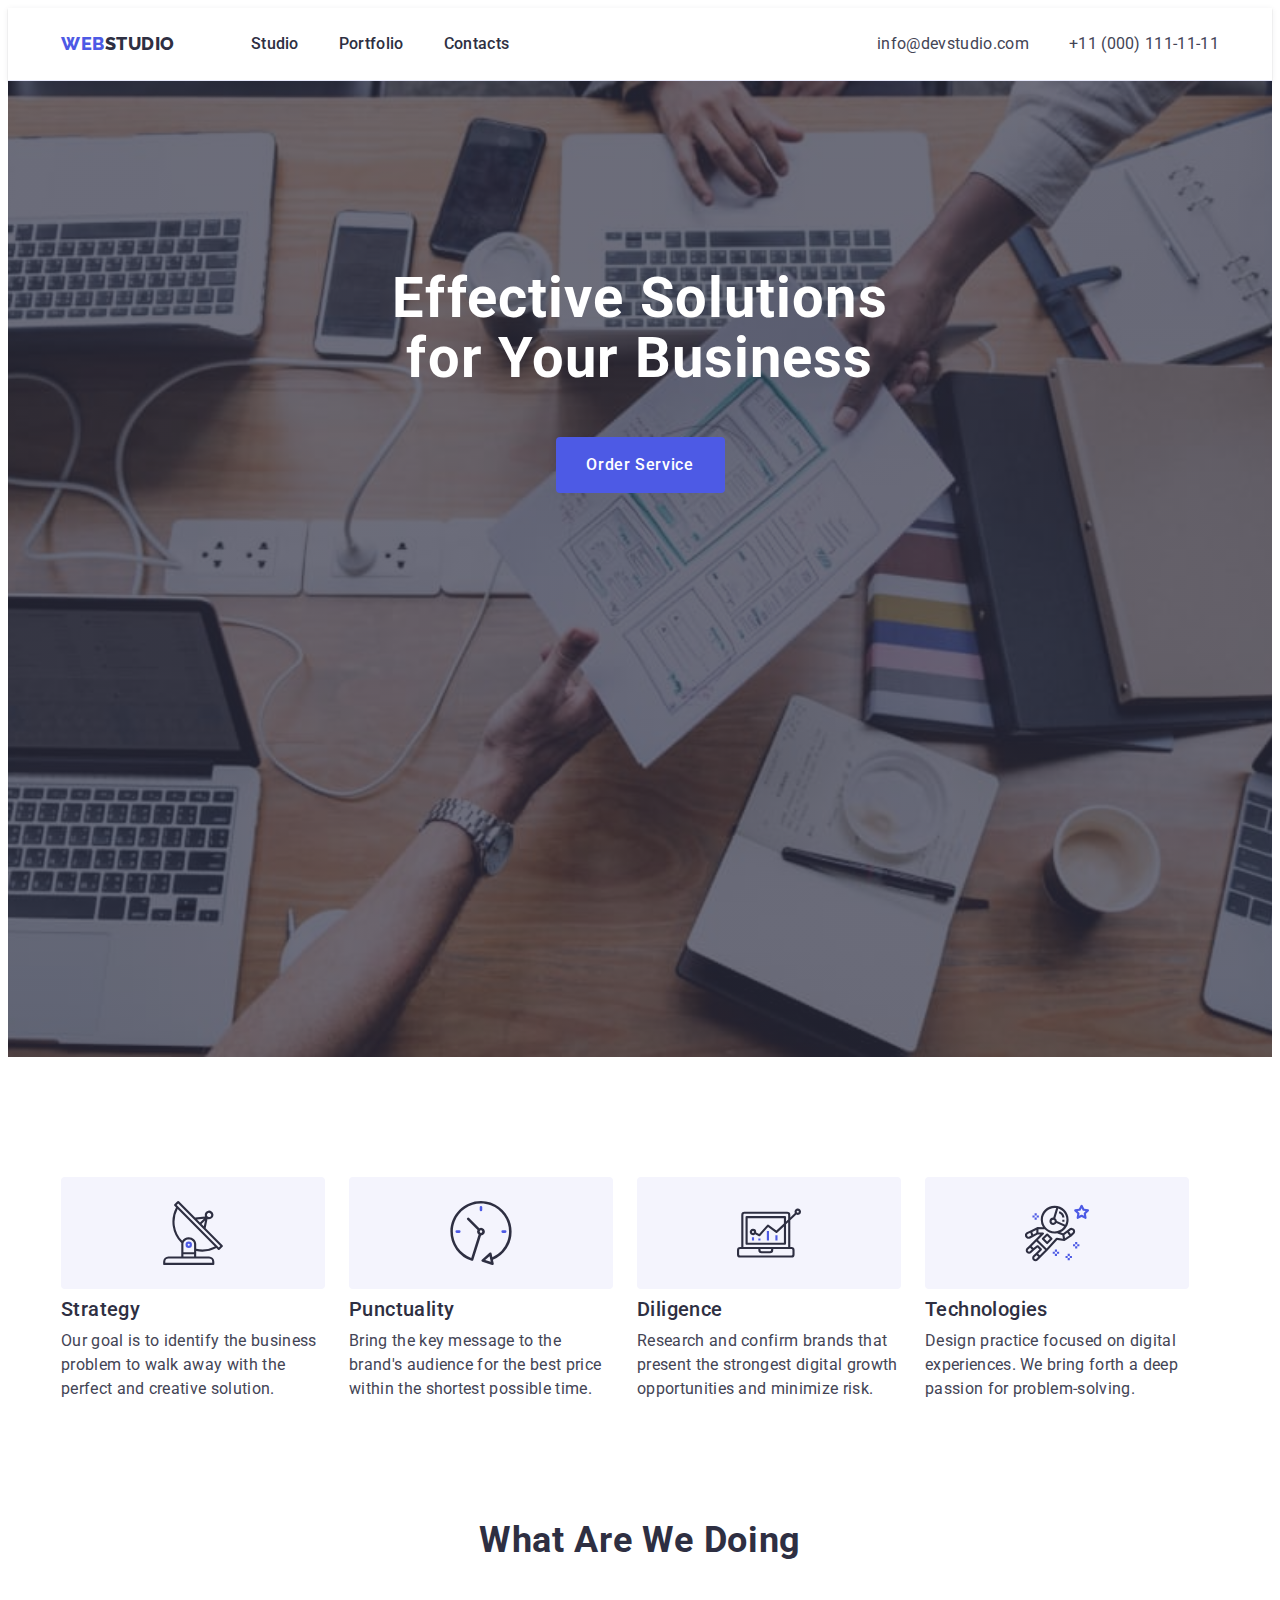
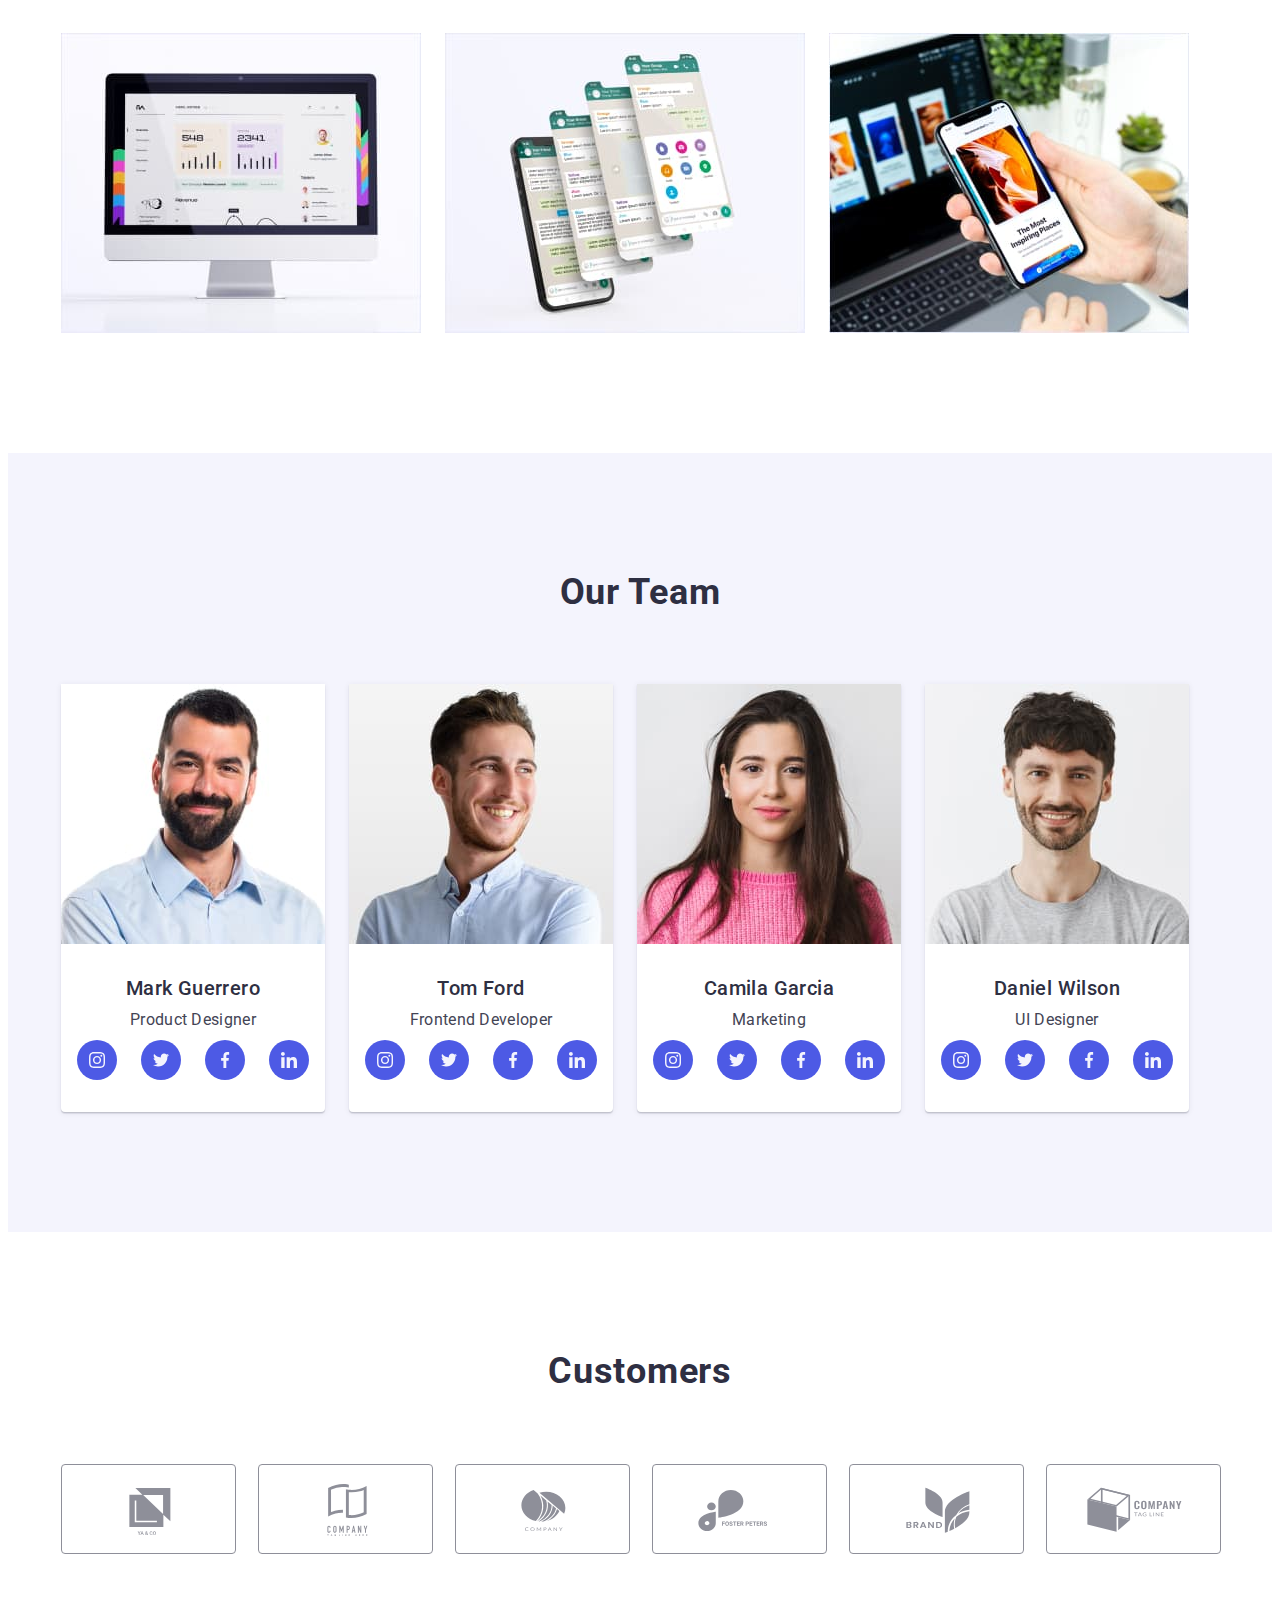
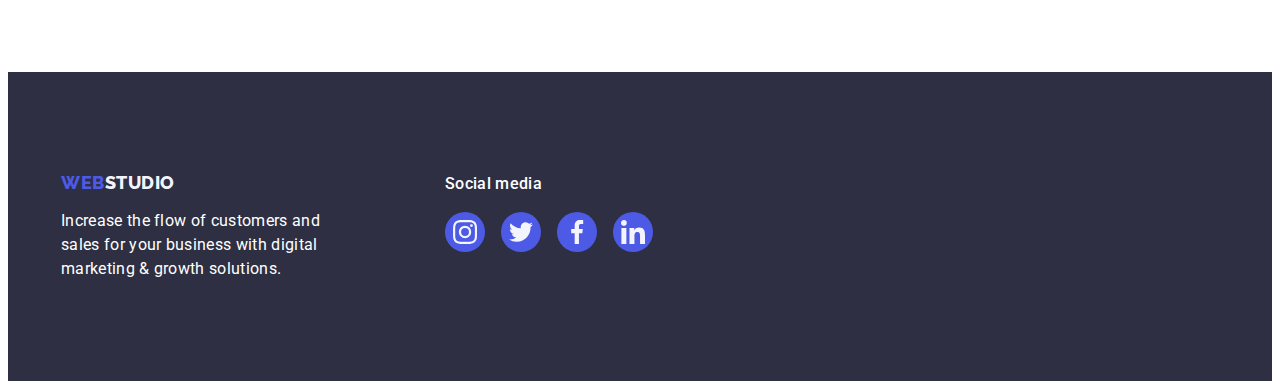
==== index.html @ 254d6341 "init" ====
<!DOCTYPE html>
<html lang="en">

<head>
    <meta charset="UTF-8" />
    <meta http-equiv="X-UA-Compatible" content="IE=edge" />
    <meta name="viewport" content="width=device-width, initial-scale=1.0" />
    <title>Web Studio</title>
    <link rel="preconnect" href="https://fonts.googleapis.com">
    <link rel="preconnect" href="https://fonts.gstatic.com" crossorigin>
    <link href="https://fonts.googleapis.com/css2?family=Raleway:wght@800&family=Roboto:wght@400;500;700&display=swap"
        rel="stylesheet">
    <link rel="stylesheet" href="https://cdnjs.cloudflare.com/ajax/libs/modern-normalize/1.1.0/modern-normalize.min.css"
        integrity="sha512-wpPYUAdjBVSE4KJnH1VR1HeZfpl1ub8YT/NKx4PuQ5NmX2tKuGu6U/JRp5y+Y8XG2tV+wKQpNHVUX03MfMFn9Q=="
        crossorigin="anonymous" referrerpolicy="no-referrer" />
    <link rel="stylesheet" href="./css/styles.css" />
</head>

<body>
    <!-- start header -->
    <header class="header">
        <div class="header-container container">
            <nav class="header-nav">
                <a href="./index.html" class="logo link">Web<span class="logo-dark">Studio</span></a>
                <ul class="header-list list">
                    <li class="header-list-item">
                        <a class="header-item link" href="./index.html">Studio</a>
                    </li>
                    <li class="header-list-item">
                        <a class="header-item link" href="./portfolio.html">Portfolio</a>
                    </li>
                    <li class="header-list-item">
                        <a class="header-item link" href="">Contacts</a>
                    </li>
                </ul>
            </nav>
            <address class="address">
                <ul class="address-list list">
                    <li class="address-list-item">
                        <a class="address-link link" href="mailto:info@devstudio.com">info@devstudio.com</a>
                    </li>
                    <li class="address-list-item">
                        <a class="address-link link" href="tel:+110001111111">+11 (000) 111-11-11</a>
                    </li>
                </ul>
            </address>
        </div>
    </header>
    <!-- start main -->
    <main>
        <!-- section hero -->
        <section class="section-hero section">
            <div class="container">
                <h1 class="hero">Effective Solutions for Your Business</h1>
                <!-- <a href="#">Order Service</a> -->
                <button class="btn" type="button">Order Service</button>
            </div>
        </section>
        <!-- section hero-item -->
        <section class="section-advantages section">
            <div class="container">
                <h2 class="visually-hidden">Our advantages</h2>
                <ul class="section-advantages-list list">
                    <li class="advantages-list-item">
                        <div class="advantages-icons">
                            <svg class="antenna" width="64" height="64">
                                <use href="./images/icons/icons.svg#antenna"></use>
                            </svg>
                        </div>
                        <h3 class="advantages-title">Strategy</h3>
                        <p class="advantages-p">
                            Our goal is to identify the business problem to walk
                            away with the perfect and creative solution.
                        </p>
                    </li>
                    <li class="advantages-list-item">
                        <div class="advantages-icons">
                            <svg class="antenna" width="64" height="64">
                                <use href="./images/icons/icons.svg#clock"></use>
                            </svg>
                        </div>
                        <h3 class="advantages-title">Punctuality</h3>
                        <p class="advantages-p">
                            Bring the key message to the brand's audience for
                            the best price within the shortest possible time.
                        </p>
                    </li>
                    <li class="advantages-list-item">
                        <div class="advantages-icons">
                            <svg class="antenna" width="64" height="64">
                                <use href="./images/icons/icons.svg#diagram"></use>
                            </svg>
                        </div>
                        <h3 class="advantages-title">Diligence</h3>
                        <p class="advantages-p">
                            Research and confirm brands that present the
                            strongest digital growth opportunities and minimize
                            risk.
                        </p>
                    </li>
                    <li class="advantages-list-item">
                        <div class="advantages-icons">
                            <svg class="antenna" width="64" height="64">
                                <use href="./images/icons/icons.svg#astronaut"></use>
                            </svg>
                        </div>
                        <h3 class="advantages-title">Technologies</h3>
                        <p class="advantages-p">
                            Design practice focused on digital experiences. We
                            bring forth a deep passion for problem-solving.
                        </p>
                    </li>
                </ul>
            </div>
        </section>
        <!-- section what are we doing -->
        <section class="section work">
            <div class="container">
                <h2 class="section-works">What are we doing</h2>
                <ul class="section-works-list list">
                    <li class="works-list-item">
                        <img src="./images/analytics.jpg" alt="analytics" width="360" />
                    </li>
                    <li class="works-list-item">
                        <img src="./images/speed.jpg" alt="speed" width="360" />
                    </li>
                    <li class="works-list-item">
                        <img src="./images/crossplatform.jpg" alt="cross-platform" width="360" />
                    </li>
                </ul>
            </div>
        </section>
        <!-- section our team -->
        <section class="section-team section">
            <div class="container">
                <h2 class="title-team">Our Team</h2>
                <ul class="section-item list">
                    <li class="team-item">
                        <img src="./images/markguerrero.jpg" alt="photo-product-designer" width="264" />
                        <div class="card-info">
                            <h3 class="our-title">Mark Guerrero</h3>
                            <p class="section-p">Product Designer</p>
                            <ul class="socials list">
                                <li class="socials-item">
                                    <a class="socials-link link" href="" aria-label="Instagram icon">
                                        <svg class="socials-icon" width="16" height="16">
                                            <use href="./images/icons/icons.svg#instagram"></use>
                                        </svg>
                                    </a>
                                </li>
                                <li class="socials-item">
                                    <a class="socials-link link" href="" aria-label="Twitter icon">
                                        <svg class="socials-icon" width="16" height="16">
                                            <use href="./images/icons/icons.svg#twitter"></use>
                                        </svg>
                                    </a>
                                </li>
                                <li class="socials-item">
                                    <a class="socials-link link" href="" aria-label="Facebook icon">
                                        <svg class="socials-icon" width="16" height="16">
                                            <use href="./images/icons/icons.svg#facebook"></use>
                                        </svg>
                                    </a>
                                </li>
                                <li class="socials-item">
                                    <a class="socials-link link" href="" aria-label="Linkedin icon">
                                        <svg class="socials-icon" width="16" height="16">
                                            <use href="./images/icons/icons.svg#linkedin"></use>
                                        </svg>
                                    </a>
                                </li>
                            </ul>
                        </div>
                    </li>
                    <li class="team-item">
                        <img src="./images/tomford.jpg" alt="photo-product-designer" width="264" />
                        <div class="card-info">
                            <h3 class="our-title">Tom Ford</h3>
                            <p class="section-p">Frontend Developer</p>
                            <ul class="socials list">
                                <li class="socials-item">
                                    <a class="socials-link link" href="" aria-label="Instagram icon">
                                        <svg class="socials-icon" width="16" height="16">
                                            <use href="./images/icons/icons.svg#instagram"></use>
                                        </svg>
                                    </a>
                                </li>
                                <li class="socials-item">
                                    <a class="socials-link link" href="" aria-label="Twitter icon">
                                        <svg class="socials-icon" width="16" height="16">
                                            <use href="./images/icons/icons.svg#twitter"></use>
                                        </svg>
                                    </a>
                                </li>
                                <li class="socials-item">
                                    <a class="socials-link link" href="" aria-label="Facebook icon">
                                        <svg class="socials-icon" width="16" height="16">
                                            <use href="./images/icons/icons.svg#facebook"></use>
                                        </svg>
                                    </a>
                                </li>
                                <li class="socials-item">
                                    <a class="socials-link link" href="" aria-label="Linkedin icon">
                                        <svg class="socials-icon" width="16" height="16">
                                            <use href="./images/icons/icons.svg#linkedin"></use>
                                        </svg>
                                    </a>
                                </li>
                            </ul>
                        </div>
                    </li>
                    <li class="team-item">
                        <img src="./images/camilagarcia.jpg" alt="photo-product-designer" width="264" />
                        <div class="card-info">
                            <h3 class="our-title">Camila Garcia</h3>
                            <p class="section-p">Marketing</p>
                            <ul class="socials list">
                                <li class="socials-item">
                                    <a class="socials-link link" href="" aria-label="Instagram icon">
                                        <svg class="socials-icon" width="16" height="16">
                                            <use href="./images/icons/icons.svg#instagram"></use>
                                        </svg>
                                    </a>
                                </li>
                                <li class="socials-item">
                                    <a class="socials-link link" href="" aria-label="Twitter icon">
                                        <svg class="socials-icon" width="16" height="16">
                                            <use href="./images/icons/icons.svg#twitter"></use>
                                        </svg>
                                    </a>
                                </li>
                                <li class="socials-item">
                                    <a class="socials-link link" href="" aria-label="Facebook icon">
                                        <svg class="socials-icon" width="16" height="16">
                                            <use href="./images/icons/icons.svg#facebook"></use>
                                        </svg>
                                    </a>
                                </li>
                                <li class="socials-item">
                                    <a class="socials-link link" href="" aria-label="Linkedin icon">
                                        <svg class="socials-icon" width="16" height="16">
                                            <use href="./images/icons/icons.svg#linkedin"></use>
                                        </svg>
                                    </a>
                                </li>
                            </ul>
                        </div>
                    </li>
                    <li class="team-item">
                        <img src="./images/danielwilson.jpg" alt="photo-product-designer" width="264" />
                        <div class="card-info">
                            <h3 class="our-title">Daniel Wilson</h3>
                            <p class="section-p">UI Designer</p>
                            <ul class="socials list">
                                <li class="socials-item">
                                    <a class="socials-link link" href="" aria-label="Instagram icon">
                                        <svg class="socials-icon" width="16" height="16">
                                            <use href="./images/icons/icons.svg#instagram"></use>
                                        </svg>
                                    </a>
                                </li>
                                <li class="socials-item">
                                    <a class="socials-link link" href="" aria-label="Twitter icon">
                                        <svg class="socials-icon" width="16" height="16">
                                            <use href="./images/icons/icons.svg#twitter"></use>
                                        </svg>
                                    </a>
                                </li>
                                <li class="socials-item">
                                    <a class="socials-link link" href="" aria-label="Facebook icon">
                                        <svg class="socials-icon" width="16" height="16">
                                            <use href="./images/icons/icons.svg#facebook"></use>
                                        </svg>
                                    </a>
                                </li>
                                <li class="socials-item">
                                    <a class="socials-link link" href="" aria-label="Linkedin icon">
                                        <svg class="socials-icon" width="16" height="16">
                                            <use href="./images/icons/icons.svg#linkedin"></use>
                                        </svg>
                                    </a>
                                </li>
                            </ul>
                        </div>
                    </li>
                </ul>
            </div>
        </section>
        <!-- section-customers -->
        <section class="section-customers section">
            <div class="container">
                <h2 class="customers-title">Customers</h2>
                <ul class="customers-list list">
                    <li class="customers-list-item">
                        <a href="" class="customers-icons">
                            <svg class="customers-link-item" width="104" height="56">
                                <use href="./images/icons/icons.svg#first-company"></use>
                            </svg>
                        </a>
                    </li>
                    <li class="customers-list-item">
                        <a href="" class="customers-icons">
                            <svg class="customers-link-item" width="104" height="56">
                                <use href="./images/icons/icons.svg#secondary-company"></use>
                            </svg>
                        </a>
                    </li>
                    <li class="customers-list-item">
                        <a href="" class="customers-icons">
                            <svg class="customers-link-item" width="104" height="56">
                                <use href="./images/icons/icons.svg#third-company"></use>
                            </svg>
                        </a>
                    </li>
                    <li class="customers-list-item">
                        <a href="" class="customers-icons">
                            <svg class="customers-link-item" width="104" height="56">
                                <use href="./images/icons/icons.svg#fourth-company"></use>
                            </svg>
                        </a>
                    </li>
                    <li class="customers-list-item">
                        <a href="" class="customers-icons">
                            <svg class="customers-link-item" width="104" height="56">
                                <use href="./images/icons/icons.svg#fifth-company"></use>
                            </svg>
                        </a>
                    </li>
                    <li class="customers-list-item">
                        <a href="" class="customers-icons">
                            <svg class="customers-link-item" width="104" height="56">
                                <use href="./images/icons/icons.svg#sixth-company"></use>
                            </svg>
                        </a>
                    </li>
                </ul>
            </div>
        </section>
    </main>
    <!-- start footer -->
    <footer class="footer">
        <div class="footer-container container">
            <div class="footer-left-section">
                <a class="logo link footer-logo" href="./index.html">Web<span class="logo-light">Studio</span></a>
                <p class="footer-text">
                    Increase the flow of customers and sales for your business with
                    digital marketing & growth solutions.
                </p>
            </div>
            <div class="social-media">
                <p class="media-title">Social media</p>
                <ul class="socials footer-socials list">
                    <li class="socials-item">
                        <a class="socials-footer-link link" href="" aria-label="Instagram icon">
                            <svg class="socials-icon" width="24" height="24">
                                <use href="./images/icons/icons.svg#instagram"></use>
                            </svg>
                        </a>
                    </li>
                    <li class="socials-item">
                        <a class="socials-footer-link link" href="" aria-label="Twitter icon">
                            <svg class="socials-icon" width="24" height="24">
                                <use href="./images/icons/icons.svg#twitter"></use>
                            </svg>
                        </a>
                    </li>
                    <li class="socials-item">
                        <a class="socials-footer-link link" href="" aria-label="Facebook icon">
                            <svg class="socials-icon" width="24" height="24">
                                <use href="./images/icons/icons.svg#facebook"></use>
                            </svg>
                        </a>
                    </li>
                    <li class="socials-item">
                        <a class="socials-footer-link link" href="" aria-label="Linkedin icon">
                            <svg class="socials-icon" width="24" height="24">
                                <use href="./images/icons/icons.svg#linkedin"></use>
                            </svg>
                        </a>
                    </li>
                </ul>
            </div>
        </div>
    </footer>
</body>

</html>
---- css/styles.css ----
/**
  |============================
  | default classes
  |============================
*/
/* main text color #2E2F42 */
/* secondary text color #434455 */
/* white text color #FFFFFF */
/* accent bgc #4D5AE5 */
/* secondary bgc #F4F4FD */

:root {
    --main-text-color: #2e2f42;
    --secondary-text-color: #434455;
    --white-text-color: #ffffff;
    --accent-bgc: #4d5ae5;
    --secondary-bgc: #f4f4fd;
    --ocean-text-color: #404bbf;
    --border-btn-color: #e7e9fc;
    --secondary-green-color: #31d0aa;
    --light-slate-color: #8e8f99;
}

body {
    background-color: #ffffff;
    color: var(--secondary-text-color);
    font-family: Roboto, sans-serif;
    letter-spacing: 0.02em;
}

h1,
h2,
h3,
h4,
h5,
h6,
p {
    margin: 0;
}

img {
    display: block;
}

button {
    cursor: pointer;
}

.list {
    list-style: none;
    margin: 0;
    padding: 0;
}

.link {
    text-decoration: none;
    color: inherit;
}

.container {
    width: 1158px;
    /* max-width: 1140px; */
    margin-left: auto;
    margin-right: auto;
    padding: 0 15px;

    /* outline: 2px solid tomato;
    outline-offset: -2px; */
}

.visually-hidden {
    position: absolute;
    width: 1px;
    height: 1px;
    margin: -1px;
    border: 0;
    padding: 0;

    white-space: nowrap;
    clip-path: inset(100%);
    clip: rect(0 0 0 0);
    overflow: hidden;
}

/**
  |============================
  | header
  |============================
*/

.header {
    /* padding-top: 24px;
    padding-bottom: 24px; */
    border-bottom: 1px solid #e7e9fc;
    box-shadow: 0px 2px 1px rgba(46, 47, 66, 0.08),
        0px 1px 1px rgba(46, 47, 66, 0.16), 0px 1px 6px rgba(46, 47, 66, 0.08);
}

.header-container {
    display: flex;
    align-items: center;
}

.header-nav {
    display: flex;
    align-items: center;
}

.address-list {
    display: flex;
    align-items: center;
}

.address {
    margin-left: auto;
}

.logo {
    padding: 24px 0;
    display: inline-block;
    margin-right: 76px;
    color: var(--accent-bgc);
    font-family: Raleway, sans-serif;
    font-size: 18px;
    font-weight: 800;
    letter-spacing: 0.03em;
    line-height: 1.17;
    text-transform: uppercase;
}

.footer-logo {
    display: inline-block;
    margin-right: 0;
    margin-bottom: 16px;
    padding: 0;
    color: var(--accent-bgc);
    font-family: Raleway, sans-serif;
    font-size: 18px;
    font-weight: 800;
    letter-spacing: 0.03em;
    line-height: 1.17;
    text-transform: uppercase;
}

.logo-dark {
    color: var(--main-text-color);
}

.header-item {
    display: block;
    padding: 24px 0;

    color: var(--main-text-color);
    font-size: 16px;
    letter-spacing: 0.02em;
    line-height: 1.5;
    font-weight: 500;
}

.address-list {
    font-size: 16px;
    letter-spacing: 0.02em;
    line-height: 1.5;
}

.address-list-item:not(:last-child) {
    /* outline: 1px solid tomato; */
    margin-right: 40px;
}

.address-link {
    padding: 24px 0;
    display: block;
}

.site-item {
    color: var(--secondary-text-color);
}

.header-list {
    display: flex;
    align-items: center;
}

.header-list-item:not(:last-child) {
    margin-right: 40px;
}
/* 
.header-list li {
    outline: 1px solid tomato;
} */

.header-list a:hover,
.header-list a:focus {
    color: var(--ocean-text-color);
}

.address-list a:hover,
.address-list a:focus {
    color: var(--ocean-text-color);
}

.address {
    font-style: normal;
}

/**
  |============================
  | section hero
  |============================
*/

.section {
    padding-top: 120px;
    padding-bottom: 120px;
}

.work {
    padding-top: 0;
}

.hero {
    color: var(--white-text-color);
    font-size: 56px;
    letter-spacing: 0.02em;
    line-height: 1.07;
    text-align: center;
    margin: 0 auto;
    margin-bottom: 48px;
    max-width: 496px;
}

.btn {
    display: block;
    margin: 0 auto;
    min-width: 169px;
    height: 56px;

    border: none;
    border-radius: 4px;
    font-family: inherit;
    color: var(--white-text-color);
    font-size: 16px;
    font-weight: 500;
    letter-spacing: 0.04em;
    background-color: var(--accent-bgc);
    line-height: 1.5;
    cursor: pointer;
}

.btn:focus,
.btn:hover {
    background-color: var(--ocean-text-color);
    box-shadow: 0px 3px 1px rgba(0, 0, 0, 0.1), 0px 2px 1px rgba(0, 0, 0, 0.08),
        0px 2px 2px rgba(0, 0, 0, 0.12);
}

.btn-filter {
    padding: 12px 24px;
    font-family: inherit;
    color: var(--accent-bgc);
    font-size: 16px;
    font-weight: 500;
    letter-spacing: 0.04em;
    background-color: var(--secondary-bgc);
    line-height: 1.5;
    cursor: pointer;
    border: 1px solid var(--border-btn-color);
    border-radius: 4px;
}

.btn-filter:focus,
.btn-filter:hover {
    color: var(--white-text-color);
    background-color: var(--ocean-text-color);
    border: 1px solid transparent;
    box-shadow: 0px 3px 1px rgba(0, 0, 0, 0.1), 0px 2px 1px rgba(0, 0, 0, 0.08),
        0px 2px 2px rgba(0, 0, 0, 0.12);
}

.section-hero {
    padding: 188px 0;
    margin: 0 auto;
    max-width: 1440px;

    color: var(--main-text-color);
    /* font-size: 36px; */
    height: 600px;
    /* letter-spacing: 0.02em;
    line-height: 1.11; */
    text-align: center;
    background-color: var(--main-text-color);
    /* min-width: 1440px; */
    background-image: linear-gradient(
            rgba(46, 47, 66, 0.7),
            rgba(46, 47, 66, 0.7)
        ),
        url(../images/header/people-office.jpg);
    background-repeat: no-repeat;
    background-size: cover;
    background-position: center;
}

/**
  |============================
  | section our advantages
  |============================
*/

.advantages-title {
    color: var(--main-text-color);
    font-size: 20px;
    letter-spacing: 0.02em;
    line-height: 1.2;
    font-weight: 500;
    margin-bottom: 8px;
}

.advantages-p {
    color: var(--secondary-text-color);
    letter-spacing: 0.02em;
    line-height: 1.5;
}

.section-advantages-list {
    display: flex;
}

.advantages-list-item {
    width: 264px;
}

.advantages-list-item:not(:last-child) {
    margin-right: 24px;
}

.advantages-icons {
    margin-bottom: 8px;
    min-width: 264px;
    min-height: 112px;
    display: flex;
    align-items: center;
    justify-content: center;
    border-radius: 4px;
    background-color: var(--secondary-bgc);
}

.antenna {
    width: 64px;
    height: 64px;
}

/**
  |============================
  | section what are we doing and our team
  |============================
*/

.section-works,
.title-team,
.customers-title {
    margin-bottom: 72px;

    color: var(--main-text-color);
    font-weight: 700;
    font-size: 36px;
    letter-spacing: 0.02em;
    line-height: 1.1;
    text-align: center;
    text-transform: capitalize;
}

.section-works-list {
    display: flex;
}

.works-list-item:not(:last-child) {
    margin-right: 24px;
}

.section-team {
    background-color: var(--secondary-bgc);
}

.our-title {
    margin-bottom: 8px;

    color: var(--main-text-color);
    font-size: 20px;
    font-weight: 500;
    letter-spacing: 0.02em;
    line-height: 1.2;
    text-align: center;
}

.section-p {
    color: var(--secondary-text-color);
    letter-spacing: 0.02em;
    line-height: 1.5;
    font-size: 16px;
    text-align: center;
    margin-bottom: 8px;
}

.team-item {
    background-color: var(--white-text-color);
    border-radius: 0px 0px 4px 4px;
    box-shadow: 0px 1px 6px rgba(46, 47, 66, 0.08),
        0px 1px 1px rgba(46, 47, 66, 0.16), 0px 2px 1px rgba(46, 47, 66, 0.08);
}

.team-item:not(:last-child) {
    margin-right: 24px;
}

.section-item {
    display: flex;
}

.card-info {
    padding: 32px 0px;
}

.socials {
    display: flex;
    justify-content: center;
    align-items: center;
    gap: 24px;
    /* padding-left: 16px;
    padding-right: 16px; */
}

.socials-link {
    display: flex;
    gap: 24px;
    align-items: center;
    justify-content: center;
    width: 40px;
    height: 40px;
    background-color: var(--accent-bgc);
    color: #f4f4fd;
    border-radius: 50%;
}

.socials-icon {
    fill: var(--secondary-bgc);
}

.socials-link:hover,
.socials-link:focus {
    background-color: var(--ocean-text-color);
}

.socials-footer-link {
    display: flex;
    gap: 24px;
    align-items: center;
    justify-content: center;
    width: 40px;
    height: 40px;
    background-color: var(--accent-bgc);
    color: #f4f4fd;
    border-radius: 50%;
}

.socials-footer-link:hover,
.socials-footer-link:focus {
    background-color: var(--secondary-green-color);
}

/**
  |============================
  | Customers
  |============================
*/

.customers-link-item {
    /* fill: var(--light-slate-color); */
    fill: currentColor;
}

.customers-list {
    display: flex;
    gap: 24px;
    align-items: center;
    justify-content: center;
}

.customers-list-item {
    width: calc((100% - 120px) / 6);
    height: 88px;
    display: block;
}
.customers-icons {
    width: 100%;
    height: 100%;
    color: var(--light-slate-color);
    border: 1px solid var(--light-slate-color);
    border-radius: 4px;
    display: flex;
    align-items: center;
    justify-content: center;
}

.customers-icons:hover,
.customers-icons:focus {
    fill: var(--ocean-text-color);
    color: var(--ocean-text-color);
    border: 1px solid var(--ocean-text-color);
    border-color: var(--ocean-text-color);
}

.customers-link-item:hover,
.customers-link-item:focus,
.customers-link-item:active {
    fill: currentColor;
    /* color: var(--ocean-text-color); */
    /* border: 1px solid var(--ocean-text-color); */
    /* border-color: var(--ocean-text-color); */
}

/**
  |============================
  | footer
  |============================
*/
.footer {
    background-color: var(--main-text-color);
    padding: 100px 0;
}

.logo-light {
    color: var(--secondary-bgc);
}

.footer p {
    color: var(--white-text-color);
    font-size: 16px;
    letter-spacing: 0.02em;
    line-height: 1.5;
}

.footer-text {
    width: 264px;
}

.footer-left-section {
    margin-right: 120px;
}

.media-title {
    color: var(--white-text-color);
    letter-spacing: 0.02em;
    line-height: 1.5;
    font-size: 16px;
    font-weight: 500;
    margin-bottom: 16px;
}

.footer-container {
    display: flex;
    align-items: baseline;
}

.footer-socials {
    gap: 16px;
}

/**
  |============================
  | portfolio
  |============================
*/

.filter-list {
    display: flex;
    justify-content: center;
    margin-bottom: 72px;
}

.advantages {
    display: flex;
    flex-wrap: wrap;
    /* width: calc((100% - 60px) / 3); */
}

.advantages-item {
    display: block;
}
.advantages-item:hover,
.advantages-item:focus {
    box-shadow: 0px 1px 6px rgba(46, 47, 66, 0.08),
        0px 1px 1px rgba(46, 47, 66, 0.16), 0px 2px 1px rgba(46, 47, 66, 0.08);
}

.advantages-title {
    margin-bottom: 8px;
}

.advantages-list {
    margin-right: 24px;
    margin-bottom: 48px;
}

.advantages-list:nth-child(3n) {
    margin-right: 0;
}
.advantages-list:nth-child(n + 7) {
    margin-bottom: 0;
}

.filter-list-item:not(:last-child) {
    margin-right: 24px;
}

.section-portfolio {
    padding: 96px 0 120px;
}

.card-item {
    padding: 32px 16px;
    border: 1px solid var(--border-btn-color);
    border-top: none;
}
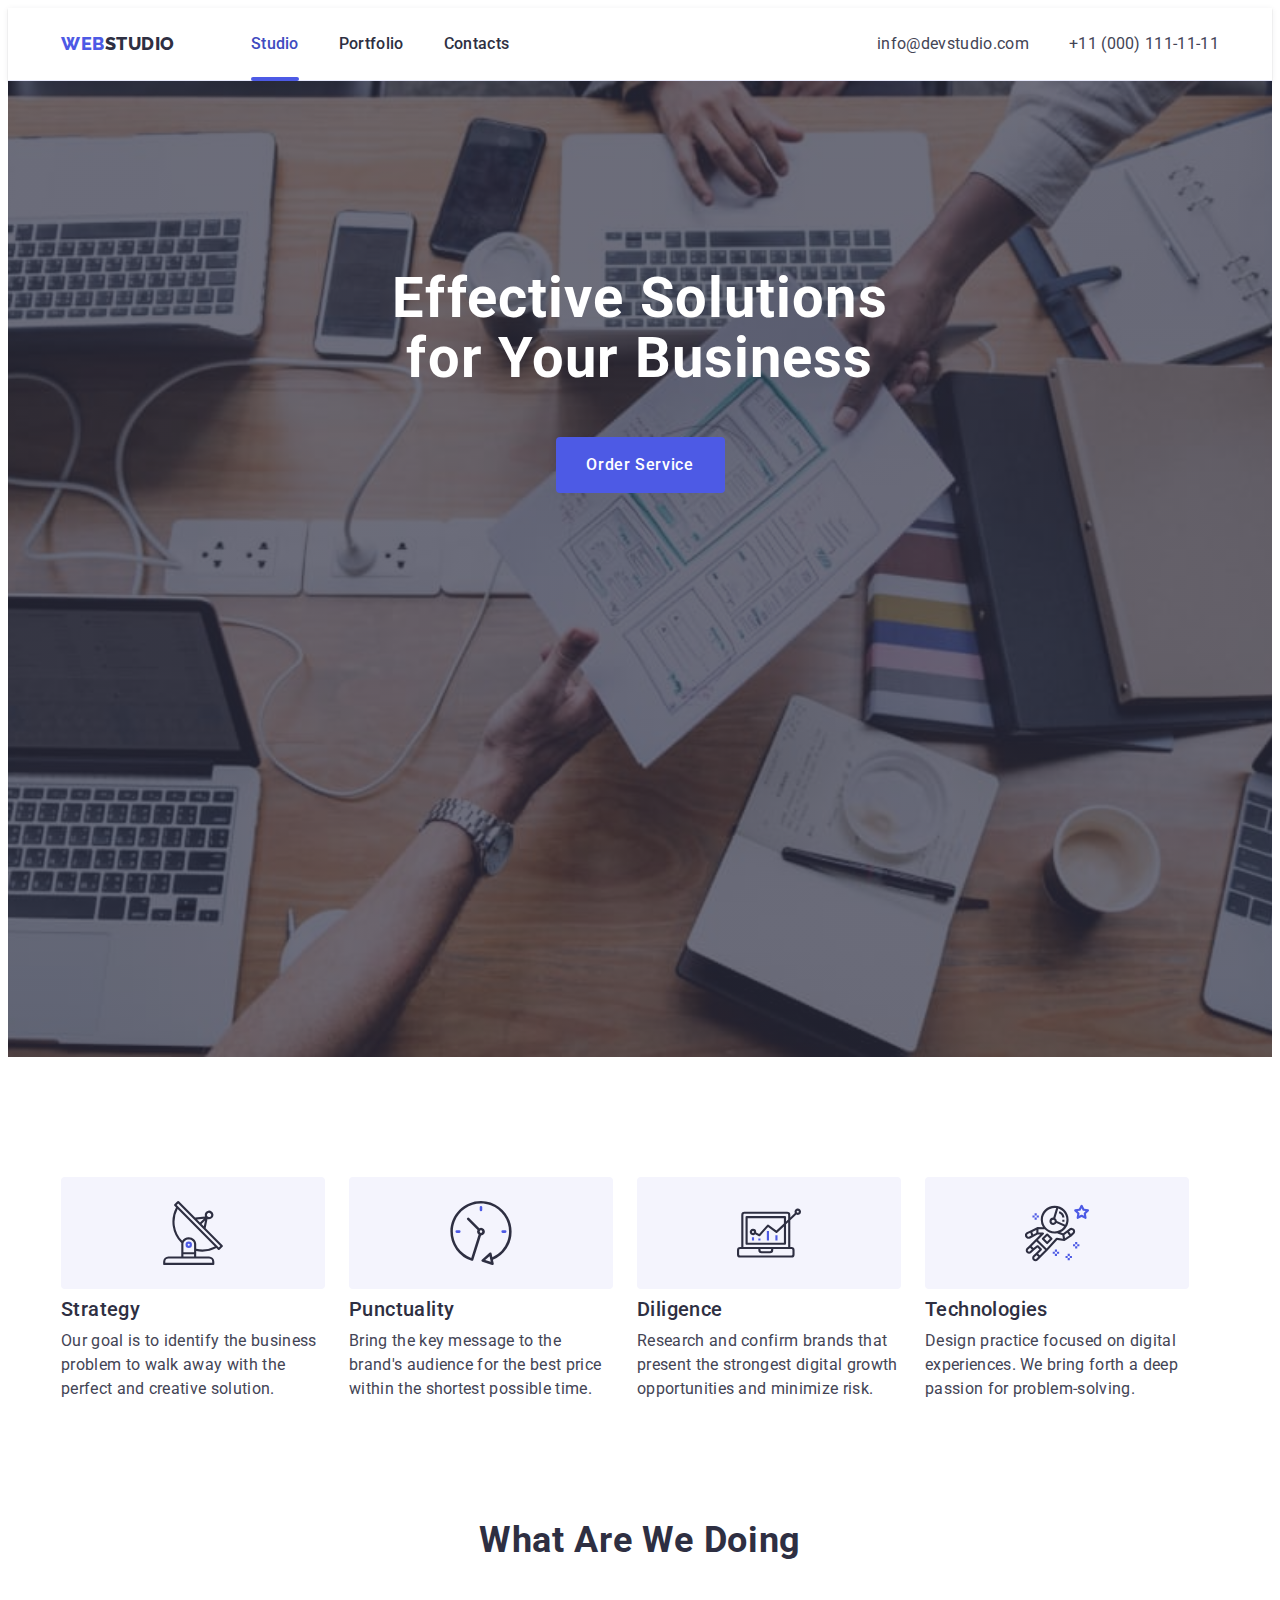
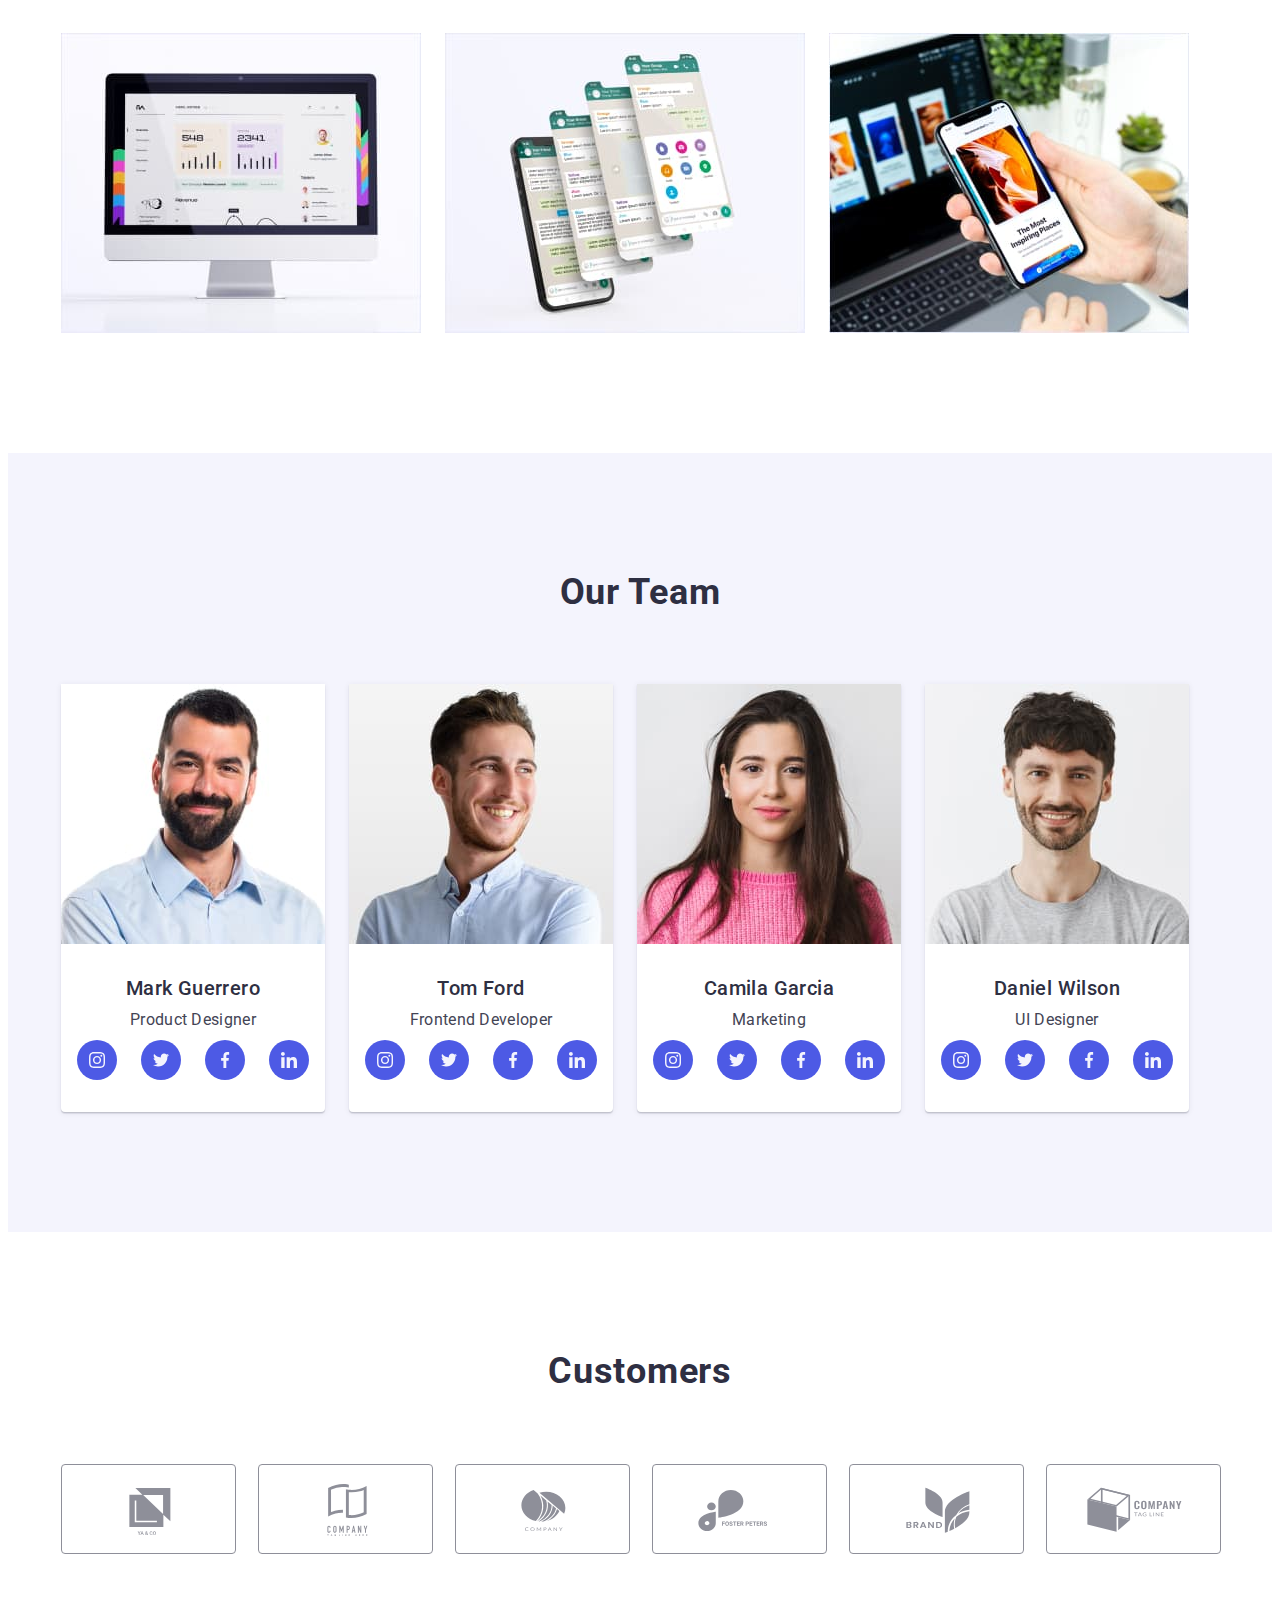
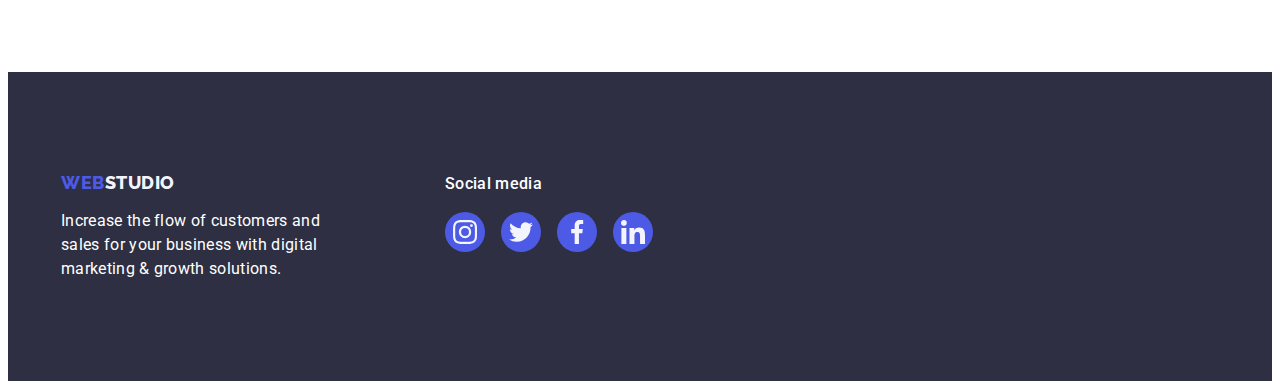
==== commit 1ceeb29e: "end hw" ====
--- a/index.html
+++ b/index.html
@@ -21,10 +21,10 @@
     <header class="header">
         <div class="header-container container">
             <nav class="header-nav">
-                <a href="./index.html" class="logo link">Web<span class="logo-dark">Studio</span></a>
+                <a href="./index.html" class="logo link active">Web<span class="logo-dark">Studio</span></a>
                 <ul class="header-list list">
                     <li class="header-list-item">
-                        <a class="header-item link" href="./index.html">Studio</a>
+                        <a class="header-item link active" href="./index.html">Studio</a>
                     </li>
                     <li class="header-list-item">
                         <a class="header-item link" href="./portfolio.html">Portfolio</a>
@@ -50,10 +50,18 @@
     <main>
         <!-- section hero -->
         <section class="section-hero section">
-            <div class="container">
+            <div class="container-btn">
                 <h1 class="hero">Effective Solutions for Your Business</h1>
-                <!-- <a href="#">Order Service</a> -->
-                <button class="btn" type="button">Order Service</button>
+                <button class="btn" type="button" data-modal-open>Order Service</button>
+                <div class="backdrop is-hidden" data-modal>
+                    <div class="modal">
+                        <button class="modal-close-btn" type="button" data-modal-close>
+                            <svg class="modal-close-icon" width="8" height="8">
+                                <use href="./images/icons.svg#modal-close-icon"></use>
+                            </svg>
+                        </button>
+                    </div>
+                </div>
             </div>
         </section>
         <!-- section hero-item -->
@@ -382,6 +390,7 @@
             </div>
         </div>
     </footer>
+    <script src="./js/modal.js"></script>
 </body>
 
 </html>--- a/css/styles.css
+++ b/css/styles.css
@@ -11,6 +11,7 @@
 
 :root {
     --main-text-color: #2e2f42;
+    --color-navy-blue-modal: rgba(46, 47, 66, 0.4);
     --secondary-text-color: #434455;
     --white-text-color: #ffffff;
     --accent-bgc: #4d5ae5;
@@ -19,6 +20,8 @@
     --border-btn-color: #e7e9fc;
     --secondary-green-color: #31d0aa;
     --light-slate-color: #8e8f99;
+    --cubic-bezier: 250ms cubic-bezier(0.4, 0, 0.2, 1);
+    --color-dairy: #fcfcfc;
 }
 
 body {
@@ -202,6 +205,33 @@
 
 .address {
     font-style: normal;
+}
+
+/* header underline */
+
+.header-item::after {
+    position: absolute;
+    left: 0;
+    bottom: -1px;
+    content: '';
+    display: block;
+    width: 100%;
+    height: 4px;
+    border-radius: 2px;
+    background-color: var(--accent-bgc);
+    opacity: 0;
+}
+
+.header-item.active {
+    color: var(--ocean-text-color);
+}
+
+.header-item.active::after {
+    opacity: 1;
+}
+
+.header-item {
+    position: relative;
 }
 
 /**
@@ -587,6 +617,7 @@
 .advantages-item {
     display: block;
 }
+
 .advantages-item:hover,
 .advantages-item:focus {
     box-shadow: 0px 1px 6px rgba(46, 47, 66, 0.08),
@@ -622,3 +653,127 @@
     border: 1px solid var(--border-btn-color);
     border-top: none;
 }
+
+/**
+  |============================
+  | Hover card
+  |============================
+*/
+
+.card-thumb {
+    position: relative;
+    overflow: hidden;
+}
+
+.overlay-text {
+    color: var(--white-text-color);
+    background-color: var(--accent-bgc);
+
+    font-size: 16px;
+    font-weight: 400;
+    line-height: 1.5;
+    letter-spacing: 0.02em;
+
+    width: 100%;
+    height: 100%;
+    padding: 40px 32px;
+
+    position: absolute;
+    top: 0;
+    left: 0;
+    transform: translateY(100%);
+    transition: 250ms cubic-bezier(0.4, 0, 0.2, 1);
+}
+
+.advantages-item:hover .overlay-text,
+.advantages-item:focus .overlay-text {
+    transform: translateY(0%);
+}
+
+/**
+  |============================
+  | Modal js
+  |============================
+*/
+.backdrop {
+    background-color: var(--color-navy-blue-modal);
+
+    width: 100%;
+    height: 100%;
+
+    opacity: 1;
+    position: fixed;
+    top: 0;
+    left: 0;
+    transition: opacity var(--cubic-bezier), visibility var(--cubic-bezier);
+}
+
+.backdrop.is-hidden {
+    visibility: hidden;
+    opacity: 0;
+    pointer-events: none;
+}
+
+.modal-btn {
+    margin-top: 30px;
+    margin-bottom: 30px;
+}
+
+.modal {
+    background-color: var(--color-dairy);
+
+    position: absolute;
+    top: 50%;
+    left: 50%;
+    transform: translate(-50%, -50%) scale(1);
+    transition: transform var(--cubic-bezier);
+
+    width: 408px;
+    min-height: 576px;
+    box-shadow: 0px 1px 1px rgba(0, 0, 0, 0.14), 0px 1px 3px rgba(0, 0, 0, 0.12),
+        0px 2px 1px rgba(0, 0, 0, 0.2);
+    border-radius: 4px;
+}
+
+.backdrop.is-hidden .modal {
+    opacity: 0;
+    transform: translateX(-50%) translateY(70%);
+}
+
+.modal-close-btn {
+    background-color: var(--border-btn-color);
+    color: var(--color-navy-blue);
+
+    width: 24px;
+    height: 24px;
+    display: flex;
+    align-items: center;
+    justify-content: center;
+    padding: 0;
+
+    border-radius: 50%;
+    border: 1px solid rgba(0, 0, 0, 0.1);
+
+    position: absolute;
+    top: 24px;
+    right: 24px;
+    transition: background-color var(--cubic-bezier), color var(--cubic-bezier),
+        border-color var(--cubic-bezier);
+}
+
+.modal-close-btn:hover,
+.modal-close-btn:focus {
+    background-color: var(--ocean-text-color);
+    color: var(--border-btn-color);
+
+    border-color: transparent;
+}
+
+.modal-close-icon {
+    fill: currentColor;
+}
+
+.modal-close-btn:hover .modal-close-icon,
+.modal-close-btn:focus .modal-close-icon {
+    fill: #ffffff;
+}
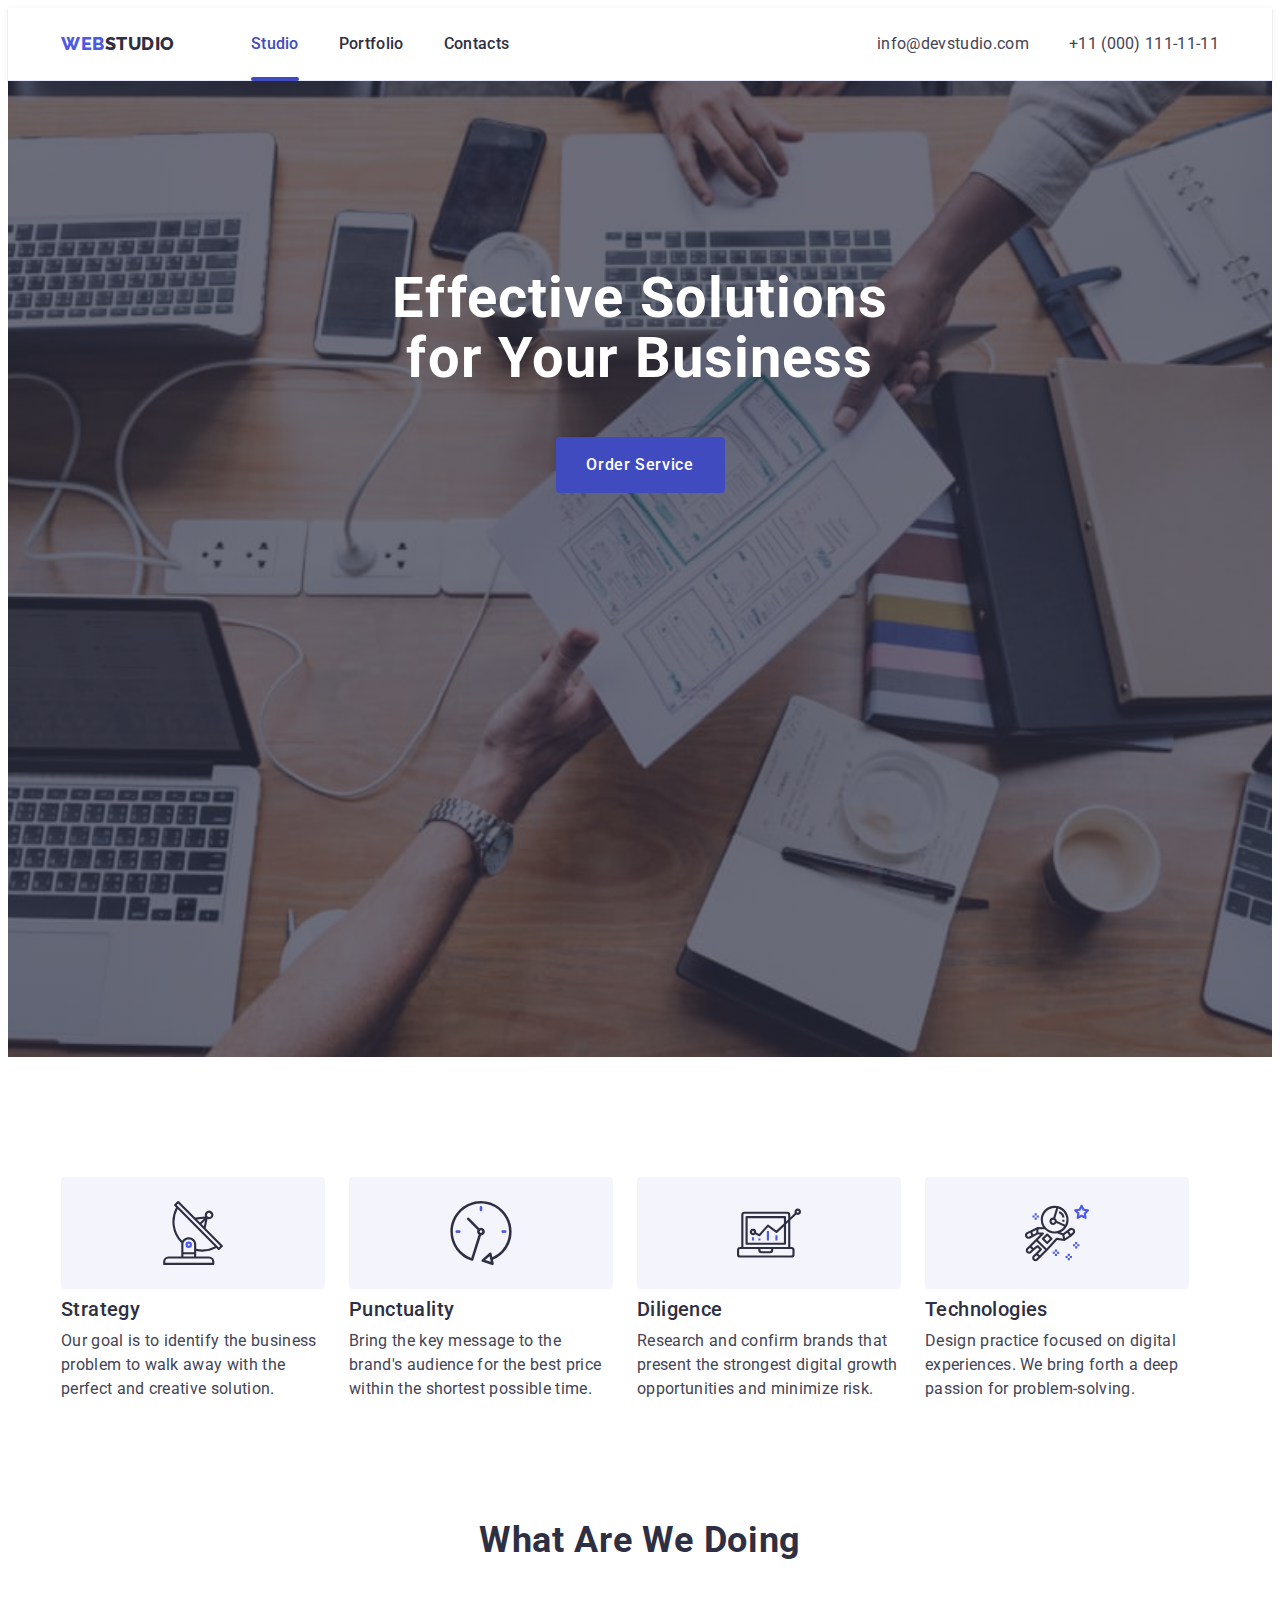
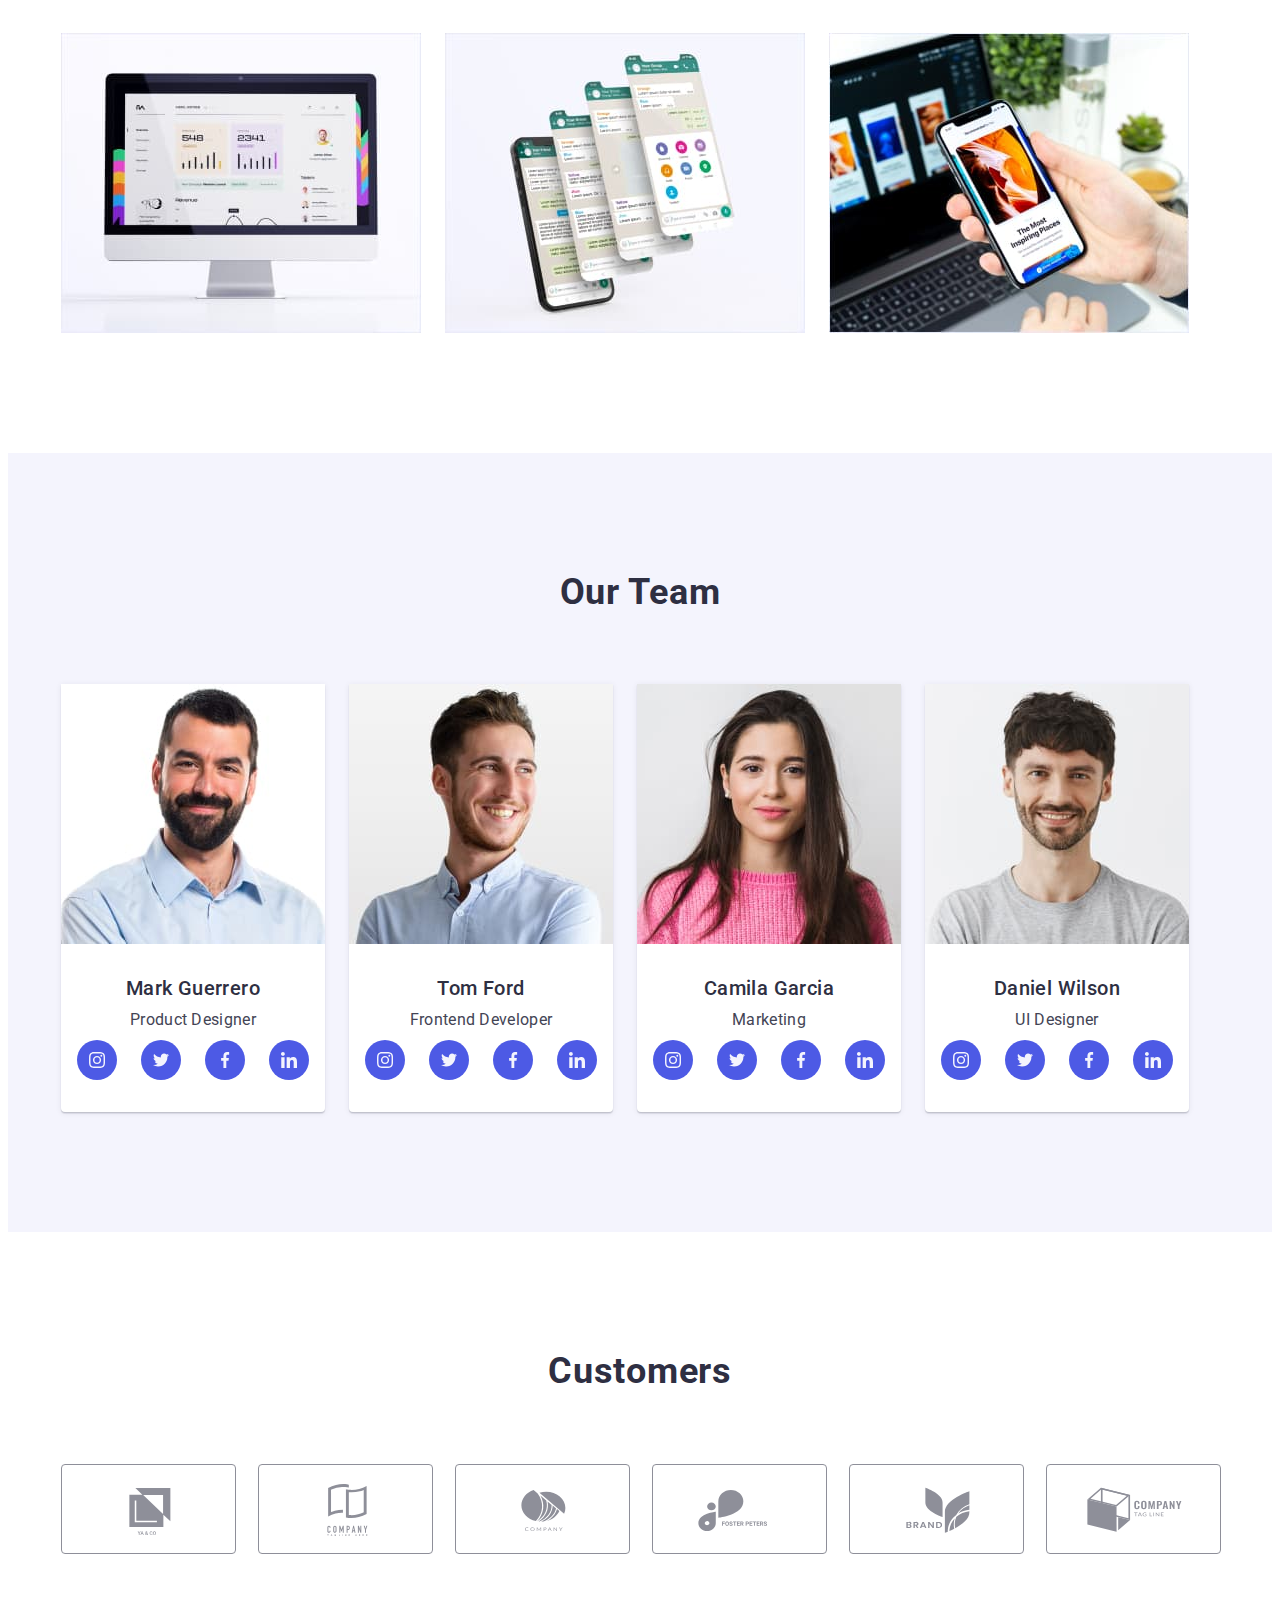
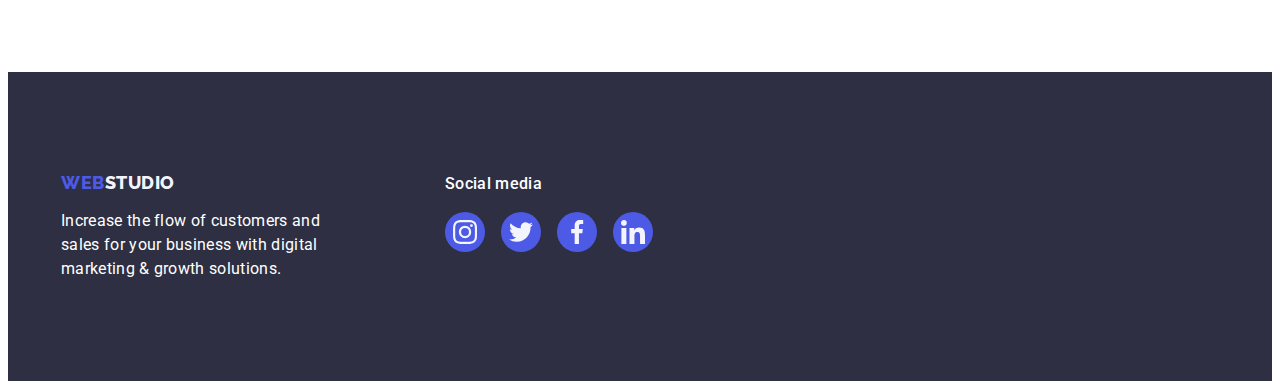
==== commit be3cec75: "upd 2" ====
--- a/index.html
+++ b/index.html
@@ -53,15 +53,6 @@
             <div class="container-btn">
                 <h1 class="hero">Effective Solutions for Your Business</h1>
                 <button class="btn" type="button" data-modal-open>Order Service</button>
-                <div class="backdrop is-hidden" data-modal>
-                    <div class="modal">
-                        <button class="modal-close-btn" type="button" data-modal-close>
-                            <svg class="modal-close-icon" width="8" height="8">
-                                <use href="./images/icons.svg#modal-close-icon"></use>
-                            </svg>
-                        </button>
-                    </div>
-                </div>
             </div>
         </section>
         <!-- section hero-item -->
@@ -390,6 +381,15 @@
             </div>
         </div>
     </footer>
+    <div class="backdrop is-hidden" data-modal>
+        <div class="modal">
+            <button class="modal-close-btn" type="button" data-modal-close>
+                <svg class="modal-close-icon" width="8" height="8">
+                    <use href="./images/icons.svg#modal-close-icon"></use>
+                </svg>
+            </button>
+        </div>
+    </div>
     <script src="./js/modal.js"></script>
 </body>
 
--- a/css/styles.css
+++ b/css/styles.css
@@ -158,6 +158,8 @@
     letter-spacing: 0.02em;
     line-height: 1.5;
     font-weight: 500;
+
+    transition: color var(--cubic-bezier);
 }
 
 .address-list {
@@ -174,6 +176,7 @@
 .address-link {
     padding: 24px 0;
     display: block;
+    transition: color var(--cubic-bezier);
 }
 
 .site-item {
@@ -218,7 +221,7 @@
     width: 100%;
     height: 4px;
     border-radius: 2px;
-    background-color: var(--accent-bgc);
+    background-color: var(--ocean-text-color);
     opacity: 0;
 }
 
@@ -273,9 +276,10 @@
     font-size: 16px;
     font-weight: 500;
     letter-spacing: 0.04em;
-    background-color: var(--accent-bgc);
+    background-color: var(--ocean-text-color);
     line-height: 1.5;
     cursor: pointer;
+    transition: background-color var(--cubic-bezier);
 }
 
 .btn:focus,
@@ -297,6 +301,9 @@
     cursor: pointer;
     border: 1px solid var(--border-btn-color);
     border-radius: 4px;
+
+    transition: color var(--cubic-bezier), background-color var(--cubic-bezier),
+        border-color var(--cubic-bezier), box-shadow var(---cubic-bezier);
 }
 
 .btn-filter:focus,
@@ -470,6 +477,7 @@
     background-color: var(--accent-bgc);
     color: #f4f4fd;
     border-radius: 50%;
+    transition: background-color var(--cubic-bezier);
 }
 
 .socials-icon {
@@ -491,6 +499,7 @@
     background-color: var(--accent-bgc);
     color: #f4f4fd;
     border-radius: 50%;
+    transition: background-color var(--cubic-bezier);
 }
 
 .socials-footer-link:hover,
@@ -530,6 +539,7 @@
     display: flex;
     align-items: center;
     justify-content: center;
+    transition: border-color var(--cubic-bezier);
 }
 
 .customers-icons:hover,
@@ -611,11 +621,11 @@
 .advantages {
     display: flex;
     flex-wrap: wrap;
-    /* width: calc((100% - 60px) / 3); */
 }
 
 .advantages-item {
     display: block;
+    transition: box-shadow var(--cubic-bezier);
 }
 
 .advantages-item:hover,
@@ -666,7 +676,7 @@
 }
 
 .overlay-text {
-    color: var(--white-text-color);
+    color: var(--secondary-bgc);
     background-color: var(--accent-bgc);
 
     font-size: 16px;
@@ -682,7 +692,7 @@
     top: 0;
     left: 0;
     transform: translateY(100%);
-    transition: 250ms cubic-bezier(0.4, 0, 0.2, 1);
+    transition: transform var(--cubic-bezier);
 }
 
 .advantages-item:hover .overlay-text,
